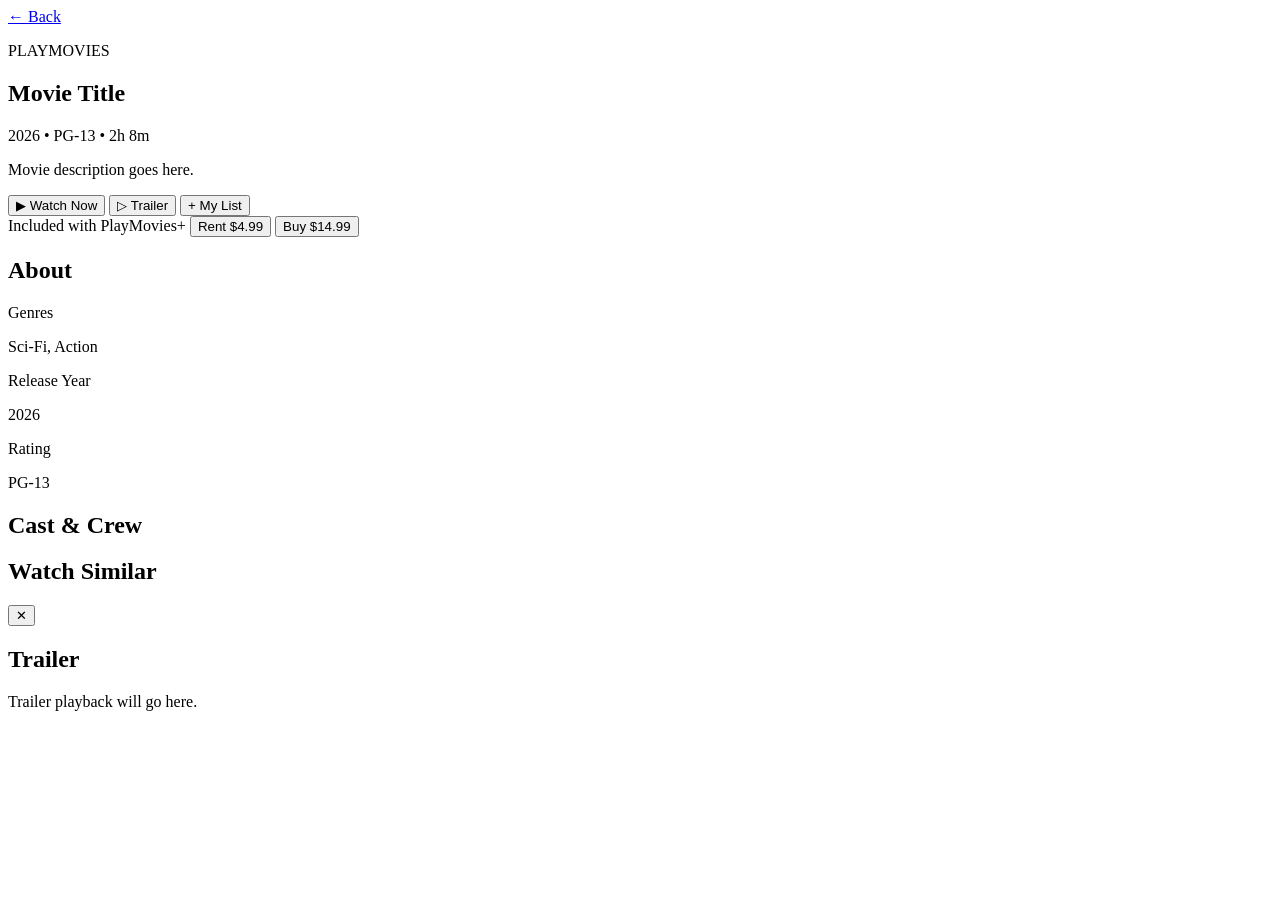
==== details.html @ 14da041c "Create details.html" ====
<!DOCTYPE html>
<html lang="en">
<head>
    <meta charset="UTF-8">
    <meta name="viewport" content="width=device-width, initial-scale=1.0">
    <title>PlayMovies — Details</title>

    <link rel="stylesheet" href="details.css">
</head>

<body>

    <a href="index.html" class="back-button">
        ← Back
    </a>


    <main class="details-page">

        <!-- HERO -->

        <section class="details-hero" id="detailsHero">

            <div class="hero-shade"></div>

            <div class="details-content">

                <p class="details-label">
                    PLAYMOVIES
                </p>

                <h1 id="movieTitle">
                    Movie Title
                </h1>

                <div class="movie-meta">
                    <span id="movieYear">2026</span>
                    <span>•</span>
                    <span id="movieRating">PG-13</span>
                    <span>•</span>
                    <span id="movieRuntime">2h 8m</span>
                </div>

                <p
                    class="movie-description"
                    id="movieDescription"
                >
                    Movie description goes here.
                </p>


                <div class="details-actions">

                    <button class="primary-button">
                        ▶ Watch Now
                    </button>

                    <button
                        class="secondary-button"
                        id="trailerButton"
                    >
                        ▷ Trailer
                    </button>

                    <button
                        class="secondary-button"
                        id="myListButton"
                    >
                        + My List
                    </button>

                </div>


                <div class="purchase-area">

                    <span
                        class="included-badge"
                        id="includedBadge"
                    >
                        Included with PlayMovies+
                    </span>

                    <button
                        class="purchase-button"
                        id="rentButton"
                    >
                        Rent $4.99
                    </button>

                    <button
                        class="purchase-button"
                        id="buyButton"
                    >
                        Buy $14.99
                    </button>

                </div>

            </div>

        </section>


        <!-- INFO -->

        <section class="details-section">

            <h2>About</h2>

            <div class="info-grid">

                <div>
                    <span class="info-label">Genres</span>
                    <p id="movieGenres">
                        Sci-Fi, Action
                    </p>
                </div>

                <div>
                    <span class="info-label">Release Year</span>
                    <p id="movieReleaseYear">
                        2026
                    </p>
                </div>

                <div>
                    <span class="info-label">Rating</span>
                    <p id="movieRatingInfo">
                        PG-13
                    </p>
                </div>

            </div>

        </section>


        <!-- CAST -->

        <section class="details-section">

            <h2>Cast & Crew</h2>

            <div
                class="cast-row"
                id="castRow"
            ></div>

        </section>


        <!-- SIMILAR -->

        <section class="details-section">

            <h2>Watch Similar</h2>

            <div
                class="similar-row"
                id="similarRow"
            ></div>

        </section>

    </main>


    <!-- TRAILER MODAL -->

    <div
        class="trailer-modal"
        id="trailerModal"
    >

        <div class="trailer-container">

            <button
                class="close-trailer"
                id="closeTrailer"
            >
                ✕
            </button>

            <div class="trailer-placeholder">

                <h2 id="trailerTitle">
                    Trailer
                </h2>

                <p>
                    Trailer playback will go here.
                </p>

            </div>

        </div>

    </div>


    <script src="details.js"></script>

</body>
</html>
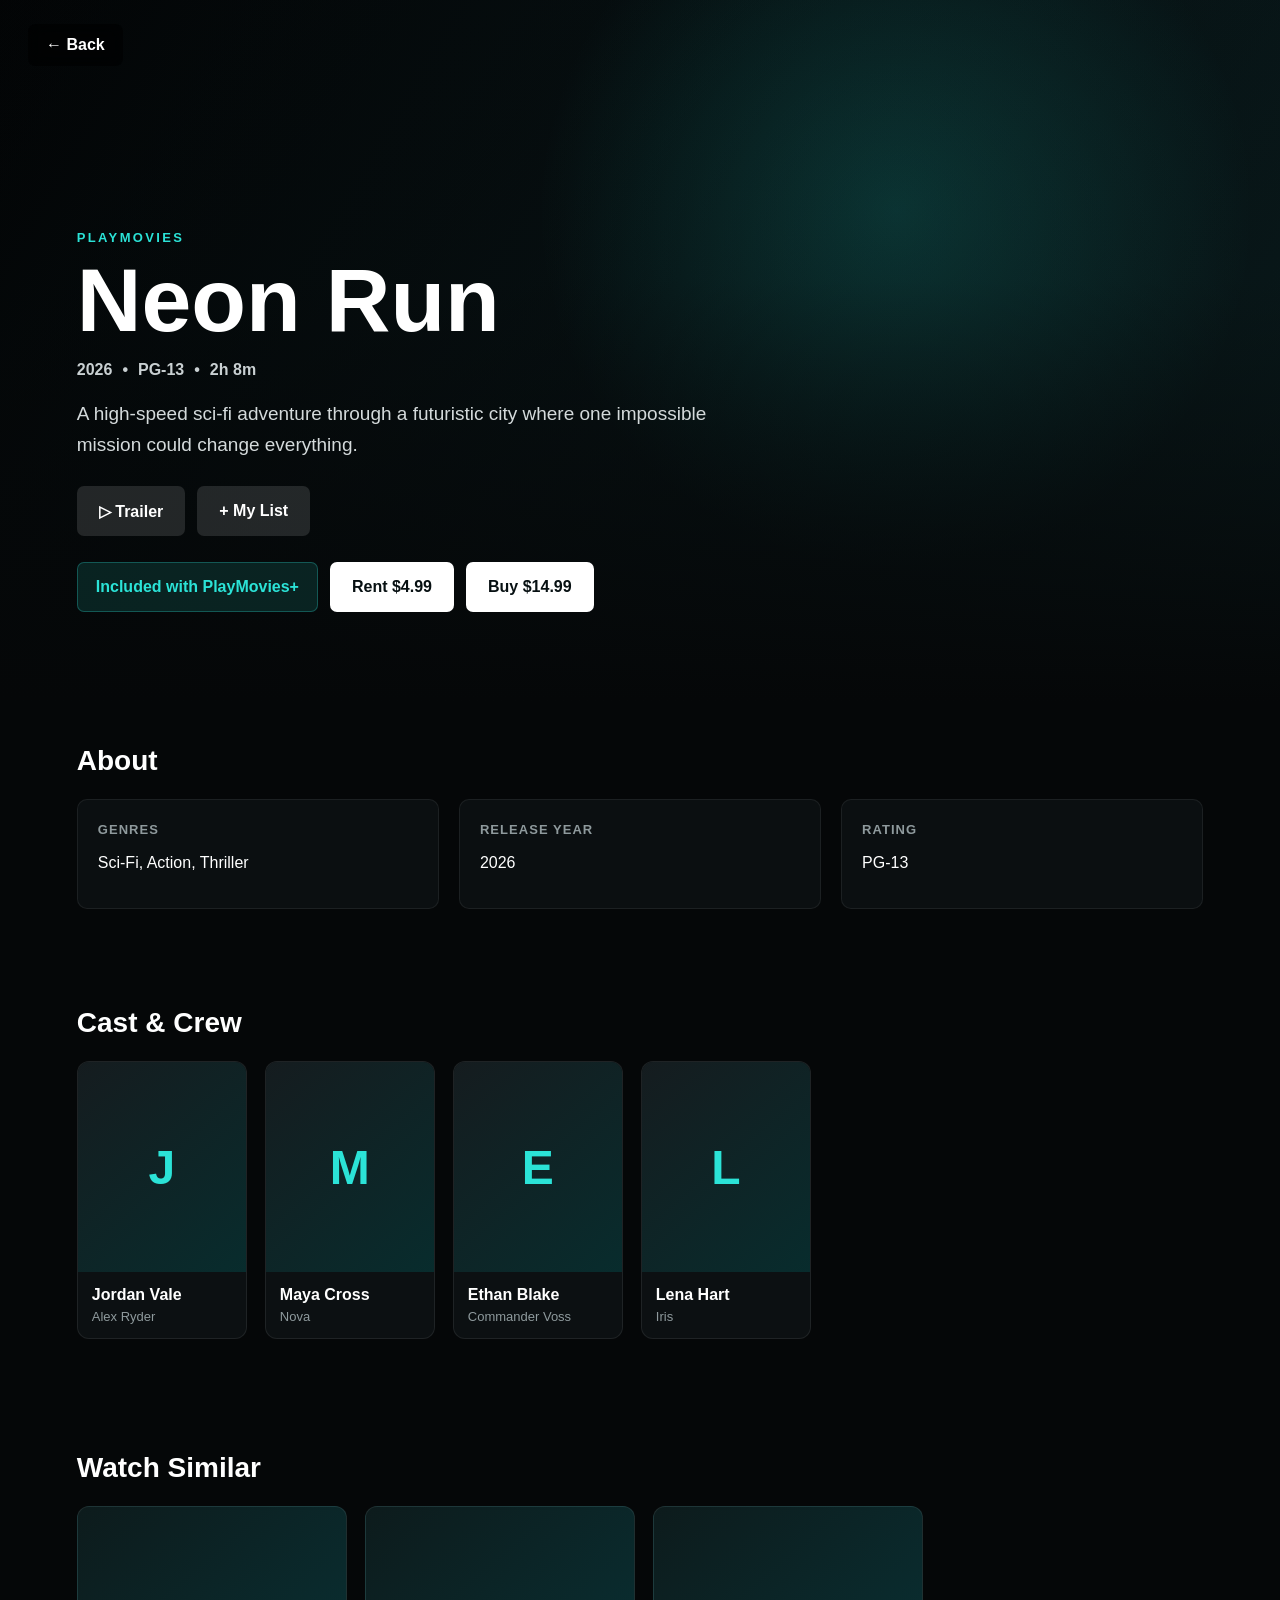
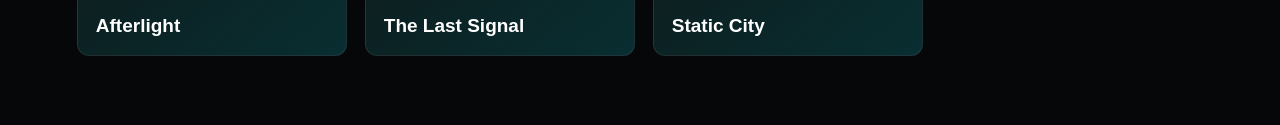
==== commit ef3ef7fd: "Refactor button elements in details.html" ====
--- a/details.html
+++ b/details.html
@@ -49,27 +49,31 @@
                 </p>
 
 
-                <div class="details-actions">
-
-                    <button class="primary-button">
-                        ▶ Watch Now
-                    </button>
-
-                    <button
-                        class="secondary-button"
-                        id="trailerButton"
-                    >
-                        ▷ Trailer
-                    </button>
-
-                    <button
-                        class="secondary-button"
-                        id="myListButton"
-                    >
-                        + My List
-                    </button>
-
-                </div>
+      <div class="details-actions">
+
+    <button
+        class="primary-button"
+        id="watchButton"
+        style="display: none;"
+    >
+        ▶ Watch Now
+    </button>
+
+    <button
+        class="secondary-button"
+        id="trailerButton"
+    >
+        ▷ Trailer
+    </button>
+
+    <button
+        class="secondary-button"
+        id="myListButton"
+    >
+        + My List
+    </button>
+
+</div>
 
 
                 <div class="purchase-area">
--- a/details.css
+++ b/details.css
@@ -0,0 +1,618 @@
+* {
+    box-sizing: border-box;
+}
+
+html,
+body {
+    margin: 0;
+    min-height: 100%;
+
+    background: #050708;
+    color: white;
+
+    font-family:
+        Arial,
+        Helvetica,
+        sans-serif;
+}
+
+body {
+    overflow-x: hidden;
+}
+
+
+/* ========================================
+   BACK
+======================================== */
+
+.back-button {
+    position: fixed;
+
+    top: 24px;
+    left: 28px;
+
+    z-index: 100;
+
+    padding: 12px 18px;
+
+    border-radius: 8px;
+
+    background: rgba(0,0,0,0.55);
+
+    color: white;
+
+    text-decoration: none;
+
+    font-weight: 700;
+
+    backdrop-filter: blur(10px);
+}
+
+
+/* ========================================
+   HERO
+======================================== */
+
+.details-hero {
+    position: relative;
+
+    min-height: 78vh;
+
+    display: flex;
+    align-items: flex-end;
+
+    padding:
+        120px
+        clamp(30px, 6vw, 100px)
+        90px;
+
+    background:
+        radial-gradient(
+            circle at 70% 30%,
+            rgba(31, 222, 209, 0.22),
+            transparent 35%
+        ),
+        linear-gradient(
+            120deg,
+            #020405,
+            #071214,
+            #0a1f21
+        );
+}
+
+.hero-shade {
+    position: absolute;
+    inset: 0;
+
+    background:
+        linear-gradient(
+            to top,
+            #050708 0%,
+            rgba(5,7,8,0.78) 18%,
+            rgba(5,7,8,0.25) 60%,
+            rgba(5,7,8,0.2)
+        );
+}
+
+.details-content {
+    position: relative;
+
+    z-index: 2;
+
+    max-width: 760px;
+}
+
+.details-label {
+    color: #2be3d7;
+
+    font-size: 13px;
+
+    font-weight: 900;
+
+    letter-spacing: 0.18em;
+}
+
+.details-content h1 {
+    margin:
+        10px
+        0
+        18px;
+
+    font-size:
+        clamp(
+            52px,
+            7vw,
+            105px
+        );
+
+    line-height: 0.95;
+}
+
+.movie-meta {
+    display: flex;
+    flex-wrap: wrap;
+
+    gap: 10px;
+
+    color: #c9d0d2;
+
+    font-weight: 700;
+
+    margin-bottom: 20px;
+}
+
+.movie-description {
+    max-width: 680px;
+
+    color: #d4dadb;
+
+    font-size: 19px;
+
+    line-height: 1.6;
+}
+
+
+/* ========================================
+   BUTTONS
+======================================== */
+
+.details-actions,
+.purchase-area {
+    display: flex;
+    flex-wrap: wrap;
+
+    gap: 12px;
+
+    margin-top: 26px;
+}
+
+button {
+    font: inherit;
+}
+
+.primary-button,
+.secondary-button,
+.purchase-button {
+    min-height: 50px;
+
+    padding: 0 22px;
+
+    border-radius: 7px;
+
+    border: none;
+
+    font-weight: 900;
+
+    cursor: pointer;
+
+    transition:
+        transform .18s ease,
+        background .18s ease;
+}
+
+.primary-button {
+    background: #2be3d7;
+    color: #03100f;
+}
+
+.secondary-button {
+    background:
+        rgba(255,255,255,0.12);
+
+    color: white;
+}
+
+.purchase-button {
+    background: white;
+    color: #071012;
+}
+
+.primary-button:hover,
+.secondary-button:hover,
+.purchase-button:hover {
+    transform: scale(1.05);
+}
+
+.included-badge {
+    min-height: 50px;
+
+    display: flex;
+    align-items: center;
+
+    padding: 0 18px;
+
+    border-radius: 7px;
+
+    background:
+        rgba(43,227,215,0.12);
+
+    color: #2be3d7;
+
+    font-weight: 900;
+
+    border:
+        1px solid
+        rgba(43,227,215,0.28);
+}
+
+
+/* ========================================
+   SECTIONS
+======================================== */
+
+.details-section {
+    padding:
+        20px
+        clamp(30px, 6vw, 100px)
+        55px;
+}
+
+.details-section h2 {
+    font-size: 28px;
+
+    margin-bottom: 22px;
+}
+
+
+/* ========================================
+   INFO
+======================================== */
+
+.info-grid {
+    display: grid;
+
+    grid-template-columns:
+        repeat(
+            3,
+            minmax(0,1fr)
+        );
+
+    gap: 20px;
+}
+
+.info-grid > div {
+    padding: 20px;
+
+    border-radius: 10px;
+
+    background: #0b0f11;
+
+    border:
+        1px solid
+        rgba(255,255,255,0.07);
+}
+
+.info-label {
+    color: #8f9a9d;
+
+    font-size: 13px;
+
+    font-weight: 800;
+
+    text-transform: uppercase;
+
+    letter-spacing: .08em;
+}
+
+
+/* ========================================
+   CAST
+======================================== */
+
+.cast-row,
+.similar-row {
+    display: flex;
+
+    gap: 18px;
+
+    overflow-x: auto;
+
+    padding-bottom: 14px;
+}
+
+.cast-card {
+    flex:
+        0
+        0
+        170px;
+
+    border-radius: 12px;
+
+    overflow: hidden;
+
+    background: #0c1012;
+
+    border:
+        1px solid
+        rgba(255,255,255,0.08);
+}
+
+.cast-image {
+    height: 210px;
+
+    display: grid;
+    place-items: center;
+
+    background:
+        linear-gradient(
+            140deg,
+            #151c1f,
+            #082c2d
+        );
+
+    color: #2be3d7;
+
+    font-size: 48px;
+
+    font-weight: 900;
+}
+
+.cast-info {
+    padding: 14px;
+}
+
+.cast-name {
+    display: block;
+
+    font-weight: 900;
+}
+
+.cast-character {
+    display: block;
+
+    margin-top: 5px;
+
+    color: #8f9a9d;
+
+    font-size: 13px;
+}
+
+
+/* ========================================
+   SIMILAR
+======================================== */
+
+.similar-card {
+    flex:
+        0
+        0
+        270px;
+
+    min-height: 150px;
+
+    padding: 18px;
+
+    display: flex;
+    align-items: flex-end;
+
+    border-radius: 12px;
+
+    background:
+        linear-gradient(
+            140deg,
+            #0d1b1c,
+            #092e31
+        );
+
+    color: white;
+
+    text-decoration: none;
+
+    border:
+        1px solid
+        rgba(255,255,255,0.08);
+
+    transition:
+        transform .2s ease;
+}
+
+.similar-card:hover {
+    transform: scale(1.04);
+}
+
+.similar-title {
+    font-size: 19px;
+
+    font-weight: 900;
+}
+
+
+/* ========================================
+   TRAILER
+======================================== */
+
+.trailer-modal {
+    position: fixed;
+    inset: 0;
+
+    z-index: 500;
+
+    display: grid;
+    place-items: center;
+
+    padding: 25px;
+
+    background:
+        rgba(0,0,0,0.88);
+
+    opacity: 0;
+    visibility: hidden;
+
+    transition:
+        opacity .25s ease,
+        visibility .25s ease;
+}
+
+.trailer-modal.show {
+    opacity: 1;
+    visibility: visible;
+}
+
+.trailer-container {
+    position: relative;
+
+    width:
+        min(
+            1000px,
+            100%
+        );
+
+    aspect-ratio: 16 / 9;
+
+    border-radius: 14px;
+
+    overflow: hidden;
+
+    background: #0b1012;
+}
+
+.close-trailer {
+    position: absolute;
+
+    top: 14px;
+    right: 14px;
+
+    z-index: 4;
+
+    width: 45px;
+    height: 45px;
+
+    border-radius: 50%;
+
+    border: none;
+
+    background:
+        rgba(0,0,0,0.65);
+
+    color: white;
+
+    cursor: pointer;
+}
+
+.trailer-placeholder {
+    width: 100%;
+    height: 100%;
+
+    display: grid;
+    place-content: center;
+
+    text-align: center;
+
+    background:
+        radial-gradient(
+            circle,
+            #0c3637,
+            #050708 65%
+        );
+}
+
+
+/* ========================================
+   MOBILE
+======================================== */
+
+@media (max-width: 700px) {
+
+    .details-hero {
+        min-height: 72vh;
+
+        padding:
+            110px
+            24px
+            65px;
+    }
+
+    .details-section {
+        padding:
+            15px
+            24px
+            45px;
+    }
+
+    .info-grid {
+        grid-template-columns: 1fr;
+    }
+
+    .similar-card {
+        flex-basis: 220px;
+    }
+
+}
+/* ========================================
+   PLAYMOVIES INTERACTION STYLE
+======================================== */
+
+.primary-button,
+.secondary-button,
+.purchase-button,
+.cast-card,
+.similar-card {
+    transition:
+        transform 0.18s ease,
+        box-shadow 0.18s ease,
+        outline-color 0.18s ease,
+        background 0.18s ease;
+}
+
+
+/* Buttons */
+
+.primary-button:hover,
+.primary-button:focus-visible,
+.secondary-button:hover,
+.secondary-button:focus-visible,
+.purchase-button:hover,
+.purchase-button:focus-visible {
+    transform: scale(1.06);
+
+    outline: 3px solid #2be3d7;
+    outline-offset: 3px;
+
+    box-shadow:
+        0 0 0 1px rgba(43, 227, 215, 0.25),
+        0 0 24px rgba(43, 227, 215, 0.22);
+}
+
+
+/* Actor cards */
+
+.cast-card {
+    cursor: pointer;
+}
+
+.cast-card:hover,
+.cast-card:focus-visible {
+    transform: scale(1.06);
+
+    outline: 3px solid #2be3d7;
+    outline-offset: 3px;
+
+    box-shadow:
+        0 0 22px rgba(43, 227, 215, 0.22);
+}
+
+
+/* Similar movie cards */
+
+.similar-card:hover,
+.similar-card:focus-visible {
+    transform: scale(1.06);
+
+    outline: 3px solid #2be3d7;
+    outline-offset: 3px;
+
+    box-shadow:
+        0 0 22px rgba(43, 227, 215, 0.22);
+}
+
+
+/* Keyboard / controller focus */
+
+.primary-button:focus,
+.secondary-button:focus,
+.purchase-button:focus,
+.cast-card:focus,
+.similar-card:focus {
+    outline: 3px solid #2be3d7;
+    outline-offset: 3px;
+}
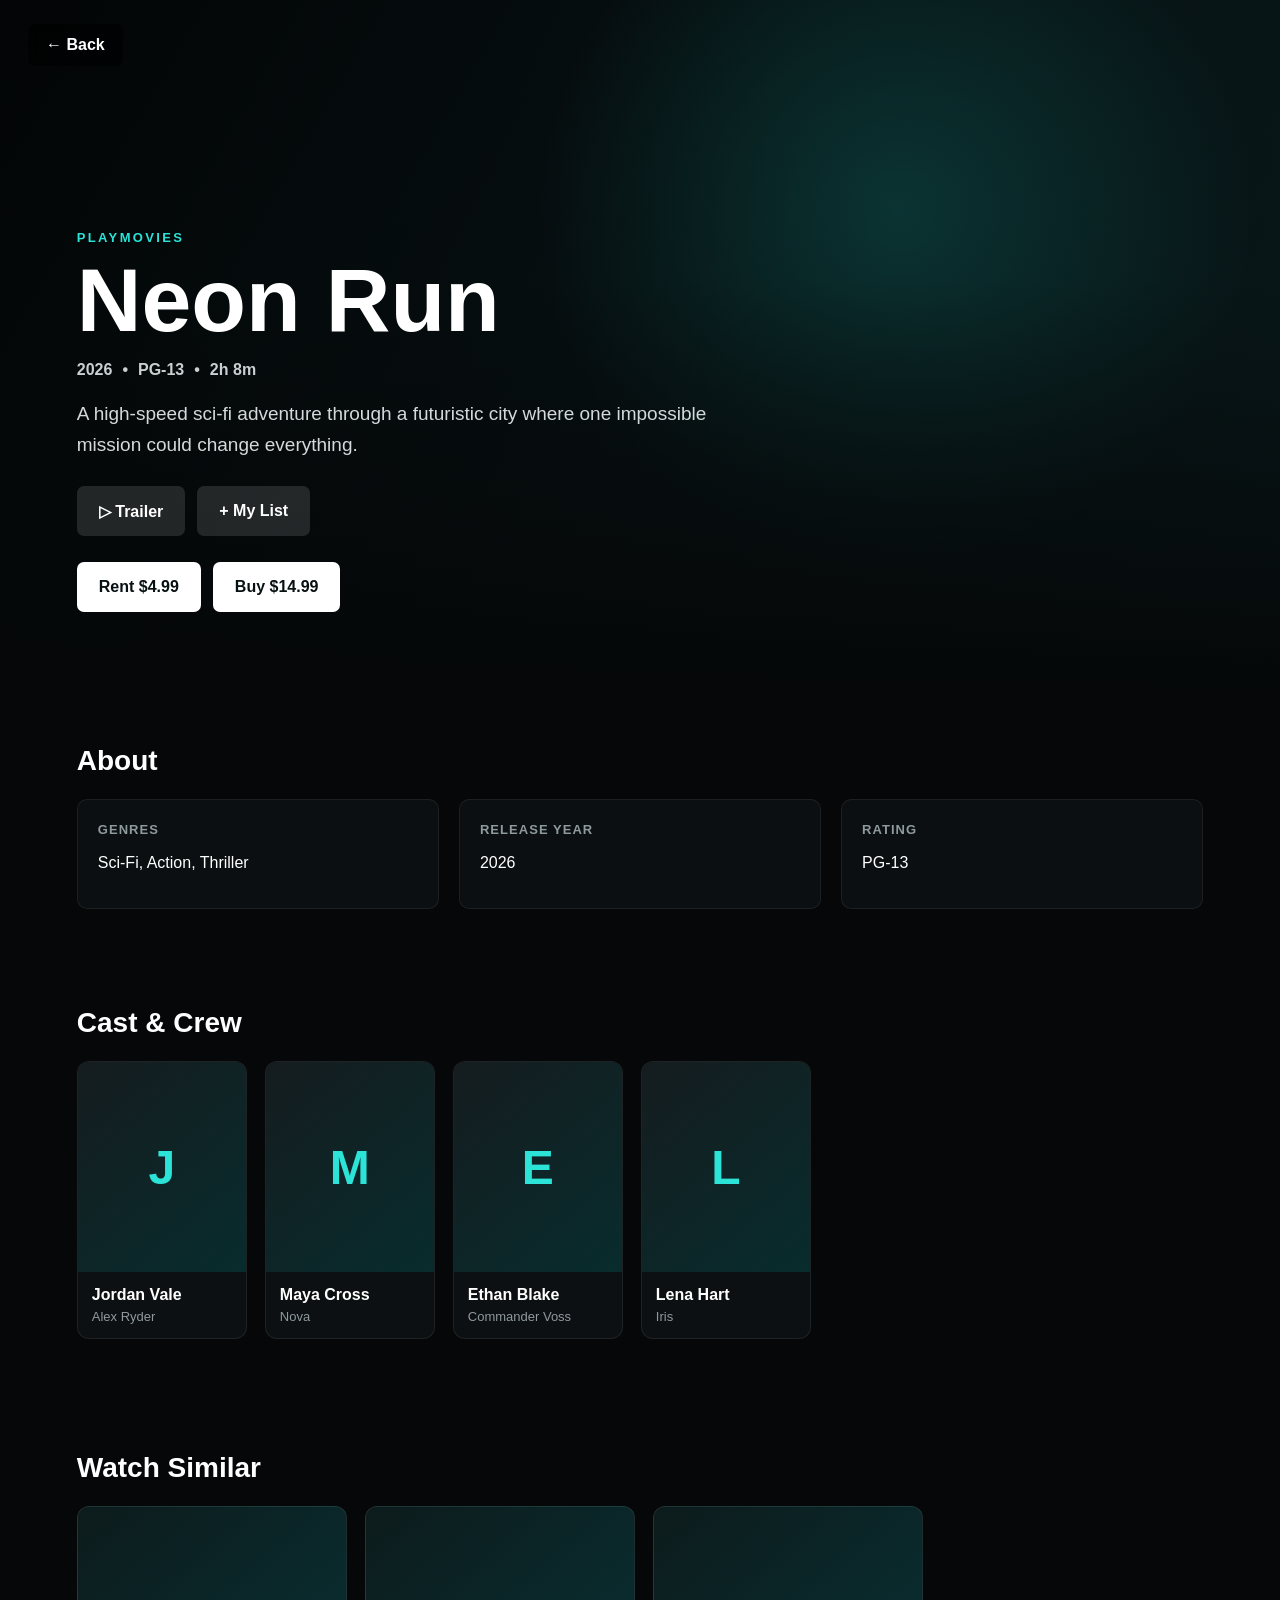
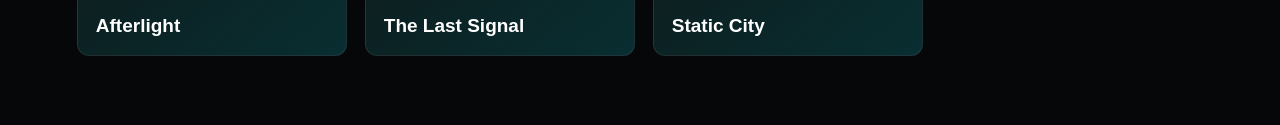
==== commit 057d0b6d: "Refactor purchase area buttons in details.html" ====
--- a/details.html
+++ b/details.html
@@ -76,30 +76,23 @@
 </div>
 
 
-                <div class="purchase-area">
-
-                    <span
-                        class="included-badge"
-                        id="includedBadge"
-                    >
-                        Included with PlayMovies+
-                    </span>
-
-                    <button
-                        class="purchase-button"
-                        id="rentButton"
-                    >
-                        Rent $4.99
-                    </button>
-
-                    <button
-                        class="purchase-button"
-                        id="buyButton"
-                    >
-                        Buy $14.99
-                    </button>
-
-                </div>
+                <div class="purchase-area" id="purchaseArea">
+
+    <button
+        class="purchase-button"
+        id="rentButton"
+    >
+        Rent $4.99
+    </button>
+
+    <button
+        class="purchase-button"
+        id="buyButton"
+    >
+        Buy $14.99
+    </button>
+
+</div>
 
             </div>
 
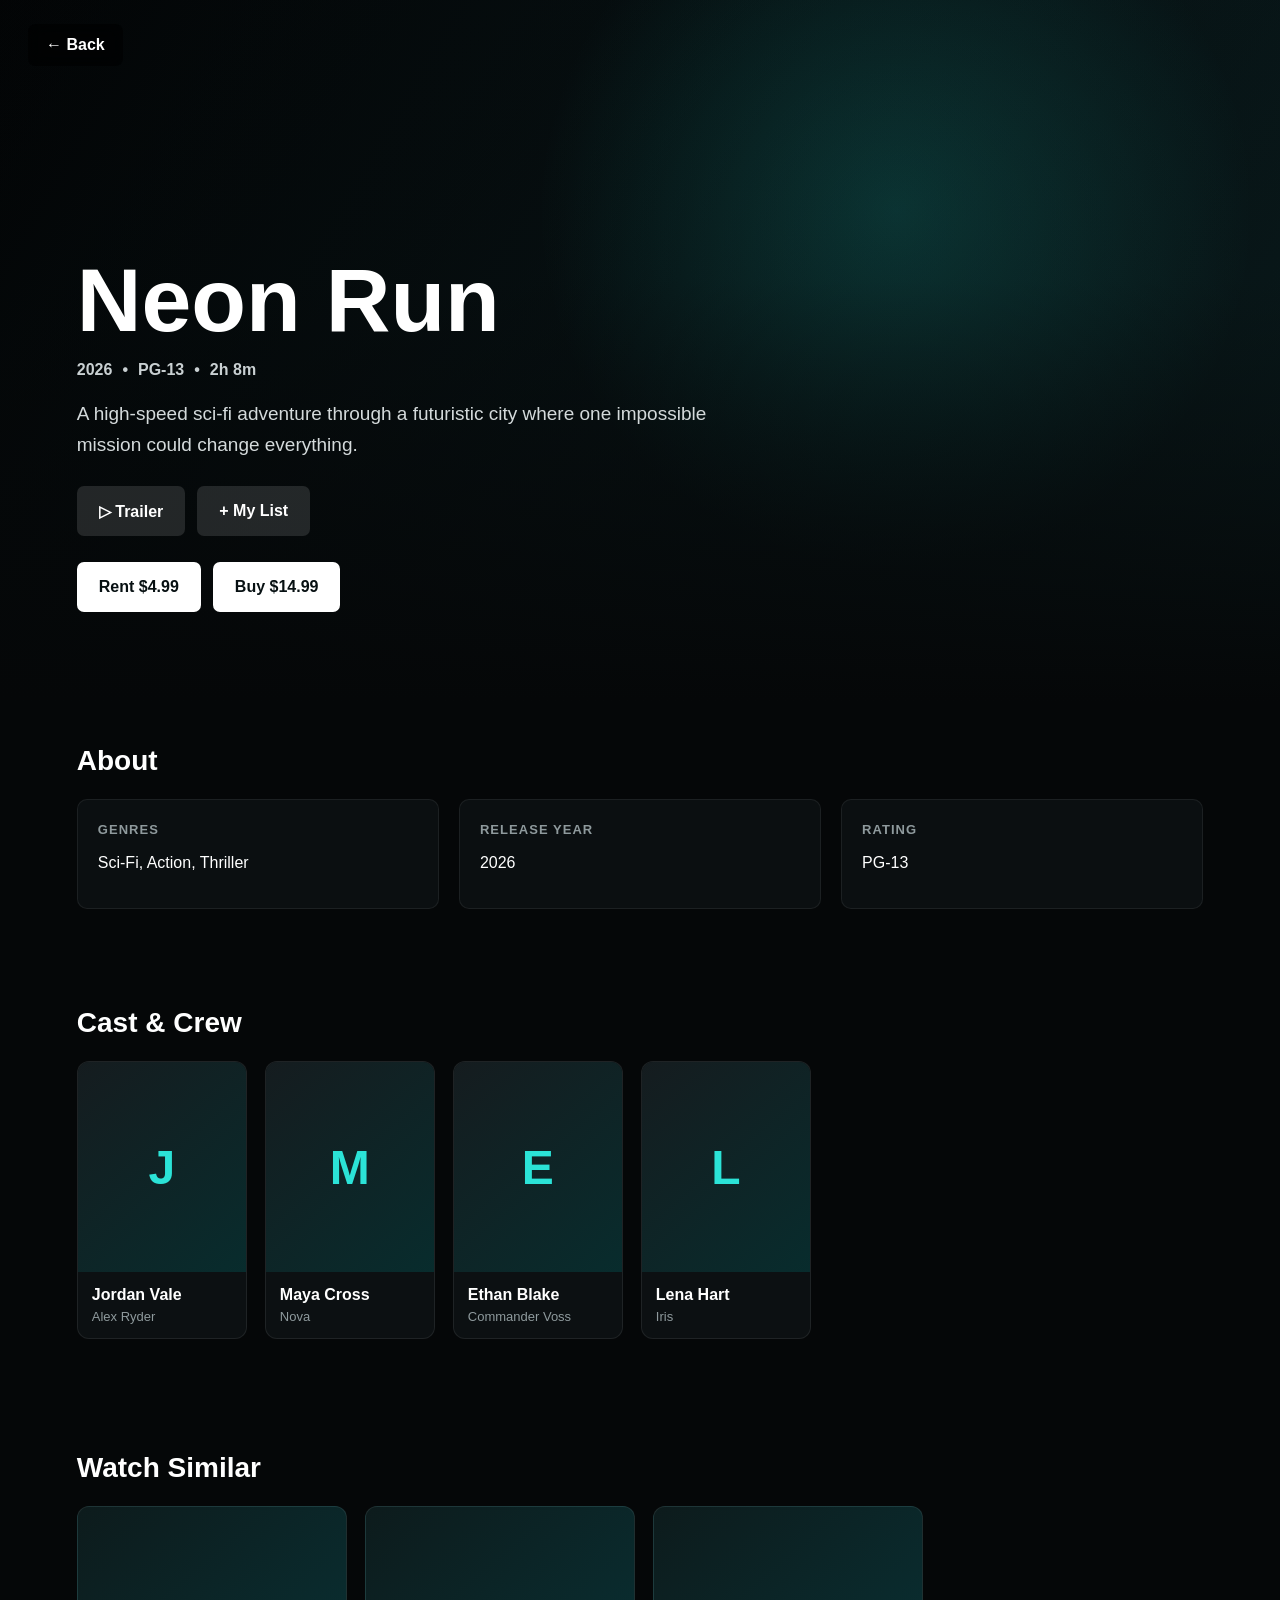
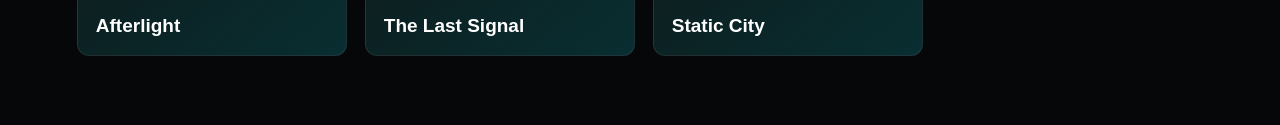
==== commit 55b6535d: "Update details.html" ====
--- a/details.html
+++ b/details.html
@@ -24,11 +24,7 @@
             <div class="hero-shade"></div>
 
             <div class="details-content">
-
-                <p class="details-label">
-                    PLAYMOVIES
-                </p>
-
+                
                 <h1 id="movieTitle">
                     Movie Title
                 </h1>
@@ -56,7 +52,7 @@
         id="watchButton"
         style="display: none;"
     >
-        ▶ Watch Now
+        ▶ Play
     </button>
 
     <button
